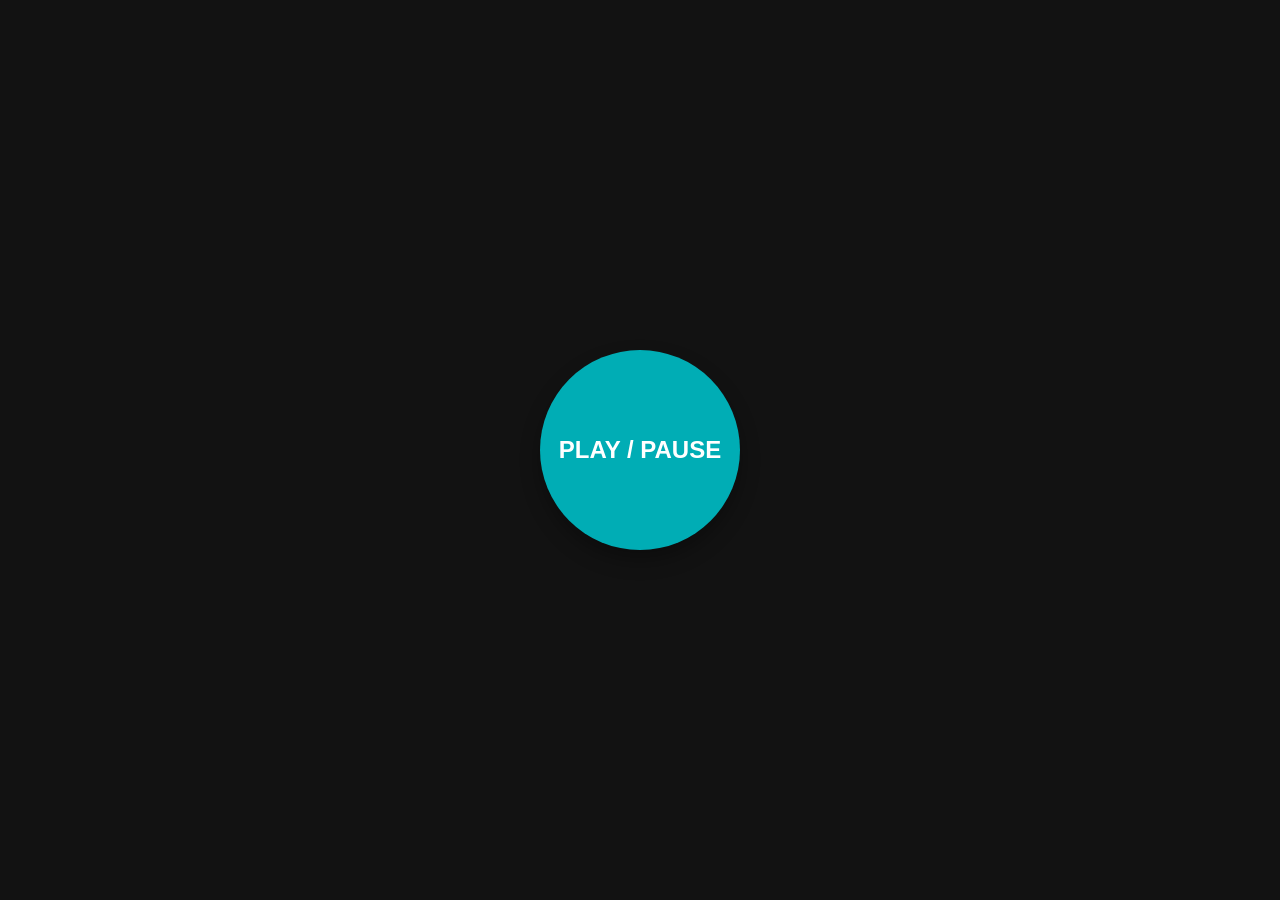
==== index.html @ f95c86a8 "Corrigiendo manifest" ====
<!DOCTYPE html>
<html lang="es">
<head>
    <meta charset="UTF-8">
    <meta name="viewport" content="width=device-width, initial-scale=1.0">
    <title>Mini Control PWA</title>
    
    <link rel="manifest" href="manifest.json">
    <meta name="theme-color" content="#00adb5">

    <style>
        body { display: flex; justify-content: center; align-items: center; height: 100vh; background: #121212; margin: 0; }
        .btn-play { width: 200px; height: 200px; border-radius: 50%; background: #00adb5; color: white; border: none; font-size: 24px; font-weight: bold; cursor: pointer; box-shadow: 0 10px 20px rgba(0,0,0,0.3); }
        .btn-play:active { background: #393e46; transform: scale(0.95); }
    </style>
</head>
<body ontouchstart="">

    <button class="btn-play" id="botonPausa">PLAY / PAUSE</button>

    <script>
        // 2. REGISTRO DEL SERVICE WORKER (Obligatorio para PWA)
        if ('serviceWorker' in navigator) {
            navigator.serviceWorker.register('./sw.js')
                .then(() => console.log("Service Worker registrado con éxito."))
                .catch(err => console.error("Error al registrar SW:", err));
        }

        // Lógica del botón
        const BOTON = document.getElementById('botonPausa');
        const URL_SERVIDOR = 'http://192.168.100.14:5005/pausa'; 

        function enviarSeñal(e) {
            e.preventDefault(); 
            console.log("Enviando señal...");
            
            fetch(URL_SERVIDOR, { mode: 'no-cors' })
                .then(() => console.log("¡Señal enviada!"))
                .catch(err => console.error("Error:", err));
        }

        BOTON.addEventListener('touchstart', enviarSeñal);
        BOTON.addEventListener('click', enviarSeñal);
    </script>
</body>
</html>
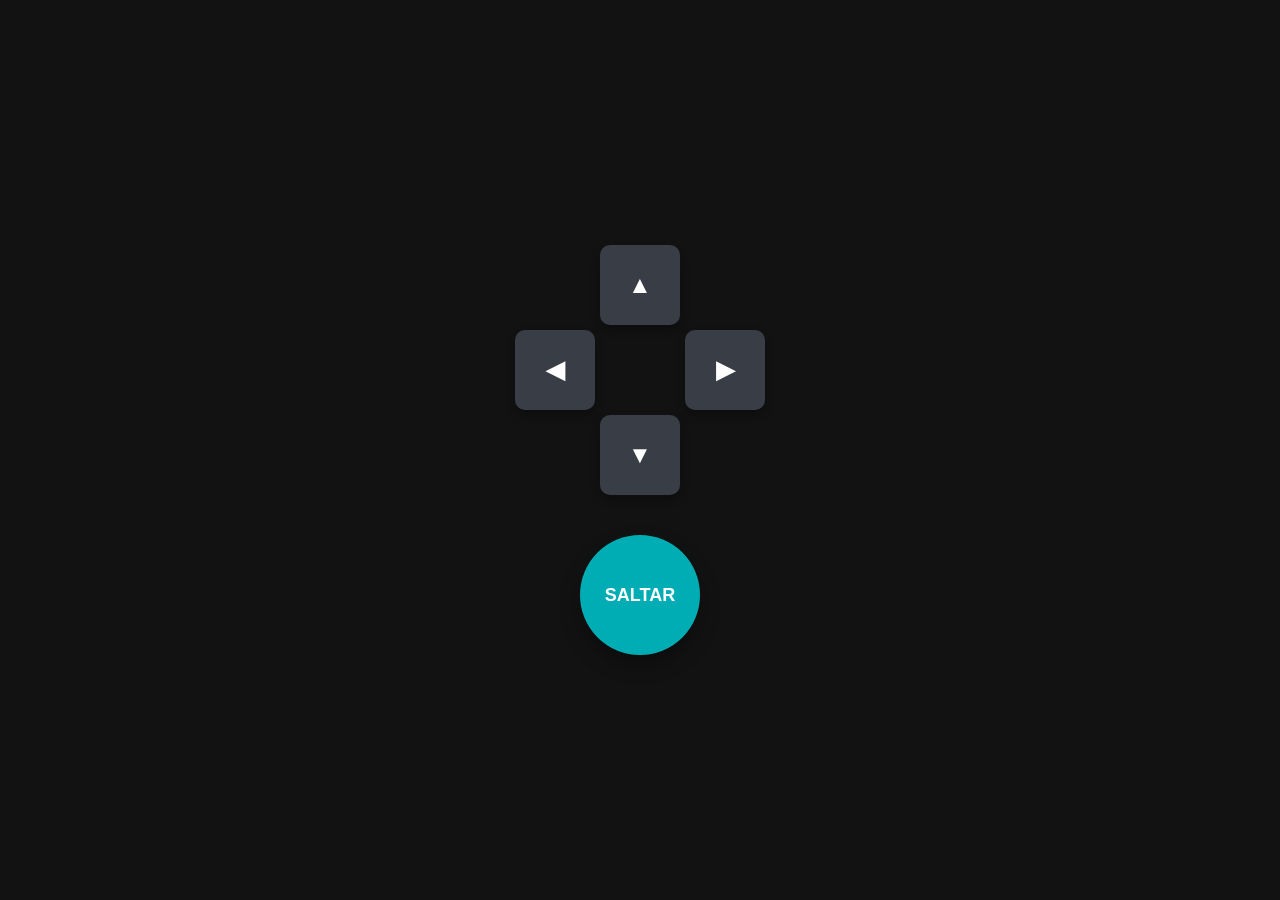
==== commit 9fd19f7b: "Modificando la interfaz" ====
--- a/index.html
+++ b/index.html
@@ -8,39 +8,83 @@
     <link rel="manifest" href="manifest.json">
     <meta name="theme-color" content="#00adb5">
 
-    <style>
-        body { display: flex; justify-content: center; align-items: center; height: 100vh; background: #121212; margin: 0; }
-        .btn-play { width: 200px; height: 200px; border-radius: 50%; background: #00adb5; color: white; border: none; font-size: 24px; font-weight: bold; cursor: pointer; box-shadow: 0 10px 20px rgba(0,0,0,0.3); }
-        .btn-play:active { background: #393e46; transform: scale(0.95); }
-    </style>
+    <link rel="stylesheet" href="style.css">
+
 </head>
 <body ontouchstart="">
 
-    <button class="btn-play" id="botonPausa">PLAY / PAUSE</button>
+    <div class="dpad-container">
+        <button class="dbtn btn-up" id="btnArriba">▲</button>
+        <button class="dbtn btn-left" id="btnIzquierda">◀</button>
+        <button class="dbtn btn-right" id="btnDerecha">▶</button>
+        <button class="dbtn btn-down" id="btnAbajo">▼</button>
+    </div>
+
+    <button class="btn-play" id="botonPausa">SALTAR</button>
 
     <script>
-        // 2. REGISTRO DEL SERVICE WORKER (Obligatorio para PWA)
+        // ==========================================
+        // 1. REGISTRO DEL SERVICE WORKER (Intacto)
+        // ==========================================
         if ('serviceWorker' in navigator) {
             navigator.serviceWorker.register('./sw.js')
                 .then(() => console.log("Service Worker registrado con éxito."))
                 .catch(err => console.error("Error al registrar SW:", err));
         }
 
-        // Lógica del botón
-        const BOTON = document.getElementById('botonPausa');
-        const URL_SERVIDOR = 'http://192.168.100.14:5005/pausa'; 
+        // ==========================================
+        // 2. CONEXIÓN AL TÚNEL WEBSOCKET (Nuevo)
+        // ==========================================
+        // Nota que ahora cambiamos "http://" por "ws://" (WebSocket)
+        const URL_WEBSOCKET = 'ws://192.168.100.14:80'; 
+        const socket = new WebSocket(URL_WEBSOCKET);
 
-        function enviarSeñal(e) {
-            e.preventDefault(); 
-            console.log("Enviando señal...");
-            
-            fetch(URL_SERVIDOR, { mode: 'no-cors' })
-                .then(() => console.log("¡Señal enviada!"))
-                .catch(err => console.error("Error:", err));
+        // Mensajes de diagnóstico en la consola del celular para saber si conectó
+        socket.onopen = () => console.log("¡Conectado exitosamente al servidor por WebSocket!");
+        socket.onerror = (error) => console.error("Error en el WebSocket:", error);
+        socket.onclose = () => console.log("Conexión WebSocket cerrada.");
+
+        // ==========================================
+        // Mapeamos los botones de la pantalla
+        // ==========================================
+        const botones = {
+            'btnArriba': 'UP',
+            'btnAbajo': 'DOWN',
+            'btnIzquierda': 'LEFT',
+            'btnDerecha': 'RIGHT',
+            'botonPausa': 'SPACE' // Tu botón redondo
+        };
+
+        // Función mágica para registrar los eventos de presionar y soltar
+        Object.keys(botones).forEach(id => {
+            const el = document.getElementById(id);
+            const comando = botones[id];
+
+            if (el) {
+                // Al tocar la pantalla (Presionar botón)
+                el.addEventListener('touchstart', (e) => {
+                    e.preventDefault();
+                    enviarComando(`${comando}_DOWN`);
+                });
+
+                // Al levantar el dedo (Soltar botón)
+                el.addEventListener('touchend', (e) => {
+                    e.preventDefault();
+                    enviarComando(`${comando}_UP`);
+                });
+
+                // Soporte para pruebas en PC con el mouse (opcional)
+                el.addEventListener('mousedown', () => enviarComando(`${comando}_DOWN`));
+                el.addEventListener('mouseup', () => enviarComando(`${comando}_UP`));
+            }
+        });
+
+        function enviarComando(mensaje) {
+            if (socket.readyState === WebSocket.OPEN) {
+                console.log("Enviando:", mensaje);
+                socket.send(mensaje);
+            }
         }
-
-        BOTON.addEventListener('touchstart', enviarSeñal);
-        BOTON.addEventListener('click', enviarSeñal);
     </script>
 </body>
 </html>
--- a/style.css
+++ b/style.css
@@ -0,0 +1,56 @@
+
+body {
+    display: flex;
+    flex-direction: column;
+    justify-content: center;
+    align-items: center;
+    height: 100vh;
+    background: #121212;
+    margin: 0;
+    
+    /* BLOQUEOS VITALES PARA JUEGOS MÓVILES */
+    user-select: none;           /* Evita que se seleccione texto al presionar rápido */
+    -webkit-user-select: none;
+    touch-action: manipulation;  /* Elimina el molesto retraso de 300ms que los móviles meten para el doble tap */
+}
+
+/* Contenedor de la Cruceta usando un Grid de 3x3 */
+.dpad-container {
+    display: grid;
+    grid-template-columns: repeat(3, 80px);
+    grid-template-rows: repeat(3, 80px);
+    gap: 5px;
+    margin-bottom: 40px; /* Separación con el botón de saltar */
+}
+
+/* Estilo general para los botones de dirección */
+.dbtn {
+    background: #393e46;
+    border: none;
+    color: white;
+    font-size: 24px;
+    font-weight: bold;
+    border-radius: 10px;
+    box-shadow: 0 5px 10px rgba(0,0,0,0.3);
+}
+.dbtn:active { background: #00adb5; } /* Se ilumina en azul al tocarlo */
+
+/* Posicionamiento en la rejilla 3x3 */
+.btn-up    { grid-column: 2; grid-row: 1; }
+.btn-left  { grid-column: 1; grid-row: 2; }
+.btn-right { grid-column: 3; grid-row: 2; }
+.btn-down  { grid-column: 2; grid-row: 3; }
+
+/* El botón redondo de saltar que ya tenías */
+.btn-play { 
+    width: 120px; 
+    height: 120px; 
+    border-radius: 50%; 
+    background: #00adb5; 
+    color: white; 
+    border: none; 
+    font-size: 18px; 
+    font-weight: bold; 
+    box-shadow: 0 10px 20px rgba(0,0,0,0.3); 
+}
+.btn-play:active { background: #222831; transform: scale(0.95); }
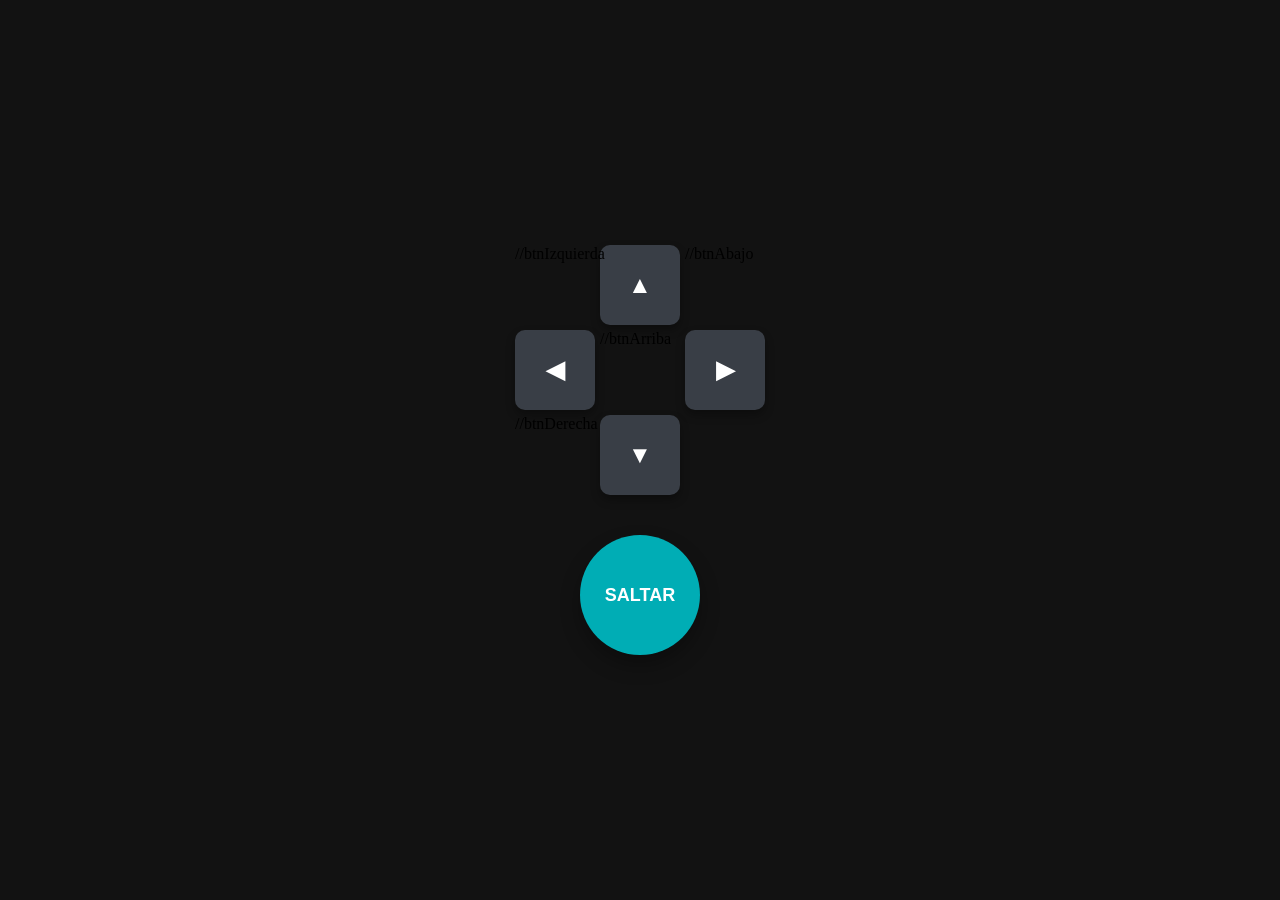
==== commit 517f3534: "Cambio de dirección en cruceta" ====
--- a/index.html
+++ b/index.html
@@ -14,10 +14,10 @@
 <body ontouchstart="">
 
     <div class="dpad-container">
-        <button class="dbtn btn-up" id="btnArriba">▲</button>
-        <button class="dbtn btn-left" id="btnIzquierda">◀</button>
-        <button class="dbtn btn-right" id="btnDerecha">▶</button>
-        <button class="dbtn btn-down" id="btnAbajo">▼</button>
+        <button class="dbtn btn-up" id="btnIzquierda">▲</button> //btnIzquierda
+        <button class="dbtn btn-left" id="btnAbajo">◀</button>  //btnAbajo
+        <button class="dbtn btn-right" id="btnArriba">▶</button> //btnArriba
+        <button class="dbtn btn-down" id="btnDerecha">▼</button> //btnDerecha
     </div>
 
     <button class="btn-play" id="botonPausa">SALTAR</button>
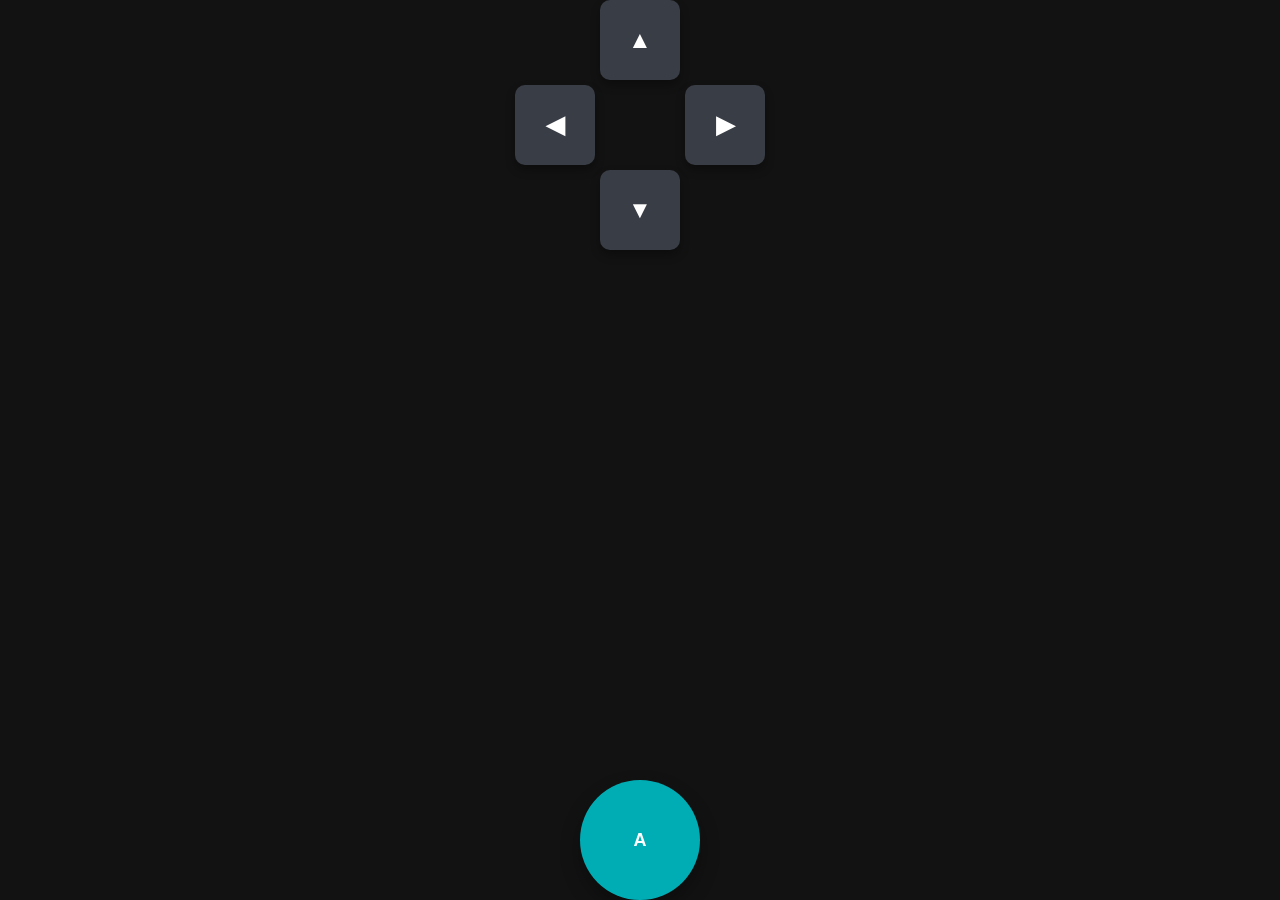
==== commit 74c0c1c4: "Correciones esteticas" ====
--- a/index.html
+++ b/index.html
@@ -14,13 +14,13 @@
 <body ontouchstart="">
 
     <div class="dpad-container">
-        <button class="dbtn btn-up" id="btnIzquierda">▲</button> //btnIzquierda
-        <button class="dbtn btn-left" id="btnAbajo">◀</button>  //btnAbajo
-        <button class="dbtn btn-right" id="btnArriba">▶</button> //btnArriba
-        <button class="dbtn btn-down" id="btnDerecha">▼</button> //btnDerecha
+        <button class="dbtn btn-up" id="btnIzquierda">▲</button> 
+        <button class="dbtn btn-left" id="btnAbajo">◀</button>  
+        <button class="dbtn btn-right" id="btnArriba">▶</button> 
+        <button class="dbtn btn-down" id="btnDerecha">▼</button> 
     </div>
 
-    <button class="btn-play" id="botonPausa">SALTAR</button>
+    <button class="btn-play" id="botonA">A</button>
 
     <script>
         // ==========================================
@@ -52,7 +52,7 @@
             'btnAbajo': 'DOWN',
             'btnIzquierda': 'LEFT',
             'btnDerecha': 'RIGHT',
-            'botonPausa': 'SPACE' // Tu botón redondo
+            'botonA': 'A' // Tu botón redondo
         };
 
         // Función mágica para registrar los eventos de presionar y soltar
--- a/style.css
+++ b/style.css
@@ -2,12 +2,12 @@
 body {
     display: flex;
     flex-direction: column;
-    justify-content: center;
+    justify-content: space-between;
     align-items: center;
     height: 100vh;
     background: #121212;
     margin: 0;
-    
+     
     /* BLOQUEOS VITALES PARA JUEGOS MÓVILES */
     user-select: none;           /* Evita que se seleccione texto al presionar rápido */
     -webkit-user-select: none;
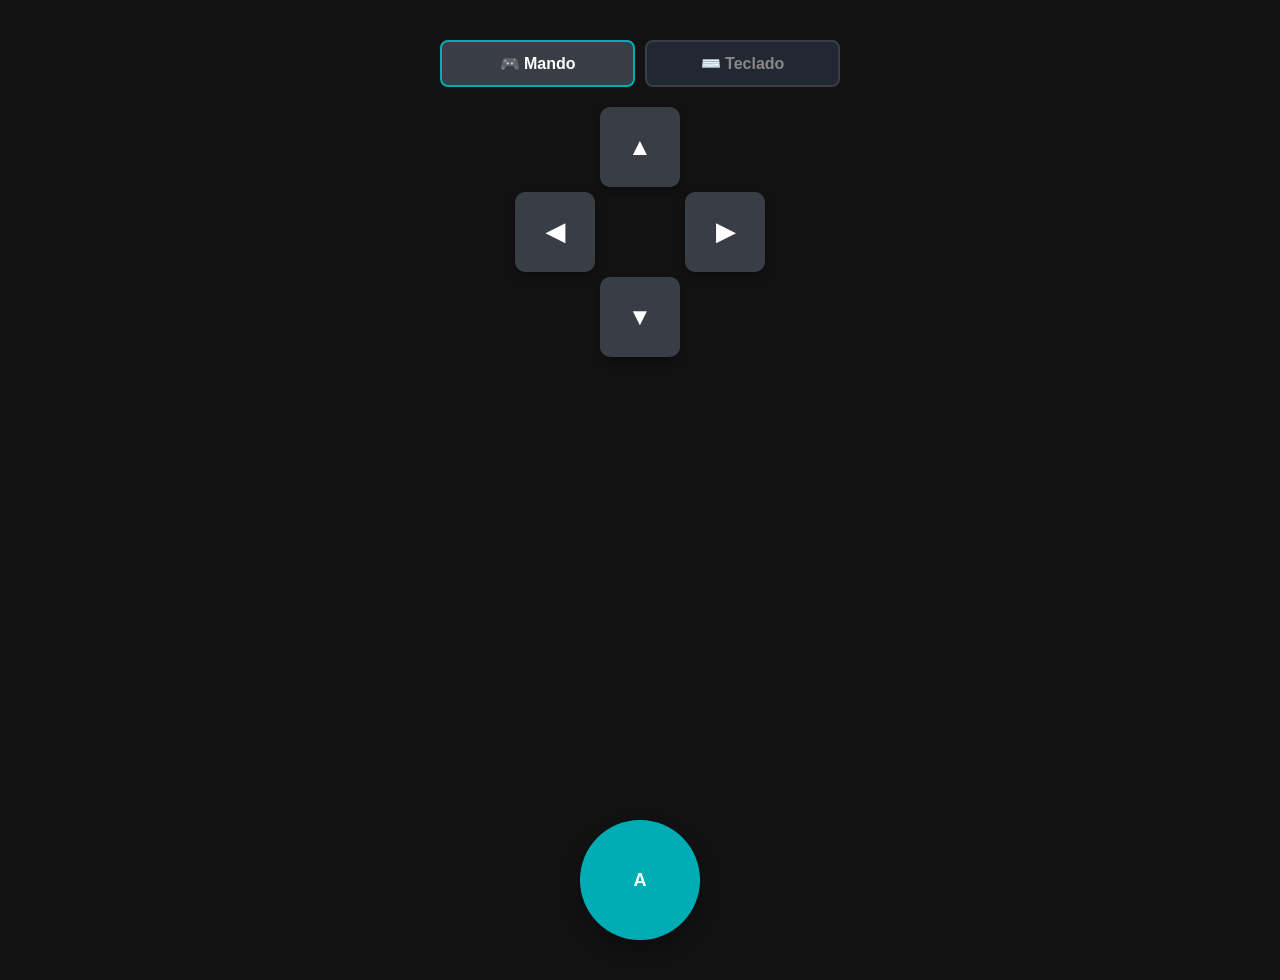
==== commit 73fd75ba: "Agregando teclado primera versión" ====
--- a/index.html
+++ b/index.html
@@ -9,18 +9,32 @@
     <meta name="theme-color" content="#00adb5">
 
     <link rel="stylesheet" href="style.css">
-
 </head>
 <body ontouchstart="">
 
-    <div class="dpad-container">
-        <button class="dbtn btn-up" id="btnIzquierda">▲</button> 
-        <button class="dbtn btn-left" id="btnAbajo">◀</button>  
-        <button class="dbtn btn-right" id="btnArriba">▶</button> 
-        <button class="dbtn btn-down" id="btnDerecha">▼</button> 
+    <div class="tabs-container">
+        <button class="tab-btn active" id="tabGamepad">🎮 Mando</button>
+        <button class="tab-btn" id="tabTeclado">⌨️ Teclado</button>
     </div>
 
-    <button class="btn-play" id="botonA">A</button>
+    <div id="vistaGamepad" class="vista-seccion">
+        <div class="dpad-container">
+            <button class="dbtn btn-up" id="btnIzquierda">▲</button> 
+            <button class="dbtn btn-left" id="btnAbajo">◀</button>  
+            <button class="dbtn btn-right" id="btnArriba">▶</button> 
+            <button class="dbtn btn-down" id="btnDerecha">▼</button> 
+        </div>
+
+        <button class="btn-play" id="botonA">A</button>
+    </div>
+
+    <div id="vistaTeclado" class="vista-seccion oculto">
+        <input type="text" id="inputTeclado" autocomplete="off" autocapitalize="none" placeholder="Toca abajo para escribir...">
+        
+        <div id="trackpad" class="area-trackpad">
+            <span>ÁREA DE ESCRITURA<br><br>⌨️ Toca aquí para abrir teclado ⌨️</span>
+        </div>
+    </div>
 
     <script>
         // ==========================================
@@ -33,49 +47,95 @@
         }
 
         // ==========================================
-        // 2. CONEXIÓN AL TÚNEL WEBSOCKET (Nuevo)
+        // 2. CONEXIÓN AL TÚNEL WEBSOCKET (Intacto)
         // ==========================================
-        // Nota que ahora cambiamos "http://" por "ws://" (WebSocket)
         const URL_WEBSOCKET = 'ws://192.168.100.14:80'; 
         const socket = new WebSocket(URL_WEBSOCKET);
 
-        // Mensajes de diagnóstico en la consola del celular para saber si conectó
         socket.onopen = () => console.log("¡Conectado exitosamente al servidor por WebSocket!");
         socket.onerror = (error) => console.error("Error en el WebSocket:", error);
         socket.onclose = () => console.log("Conexión WebSocket cerrada.");
 
         // ==========================================
-        // Mapeamos los botones de la pantalla
+        // 3. MAPEO Y EVENTOS DE TU MANDO (Intacto)
         // ==========================================
         const botones = {
             'btnArriba': 'UP',
             'btnAbajo': 'DOWN',
             'btnIzquierda': 'LEFT',
             'btnDerecha': 'RIGHT',
-            'botonA': 'A' // Tu botón redondo
+            'botonA': 'A' 
         };
 
-        // Función mágica para registrar los eventos de presionar y soltar
         Object.keys(botones).forEach(id => {
             const el = document.getElementById(id);
             const comando = botones[id];
 
             if (el) {
-                // Al tocar la pantalla (Presionar botón)
                 el.addEventListener('touchstart', (e) => {
                     e.preventDefault();
                     enviarComando(`${comando}_DOWN`);
                 });
 
-                // Al levantar el dedo (Soltar botón)
                 el.addEventListener('touchend', (e) => {
                     e.preventDefault();
                     enviarComando(`${comando}_UP`);
                 });
 
-                // Soporte para pruebas en PC con el mouse (opcional)
                 el.addEventListener('mousedown', () => enviarComando(`${comando}_DOWN`));
                 el.addEventListener('mouseup', () => enviarComando(`${comando}_UP`));
+            }
+        });
+
+        // ==========================================
+        // 4. LÓGICA DE INTERCAMBIO DE PESTAÑAS (Nuevo)
+        // ==========================================
+        const tabGamepad = document.getElementById('tabGamepad');
+        const tabTeclado = document.getElementById('tabTeclado');
+        const vistaGamepad = document.getElementById('vistaGamepad');
+        const vistaTeclado = document.getElementById('vistaTeclado');
+        const inputTeclado = document.getElementById('inputTeclado');
+        const trackpad = document.getElementById('trackpad');
+
+        tabGamepad.addEventListener('click', () => {
+            tabGamepad.classList.add('active');
+            tabTeclado.classList.remove('active');
+            vistaGamepad.classList.remove('oculto');
+            vistaTeclado.classList.add('oculto');
+            inputTeclado.blur(); // Oculta el teclado si se cambia de pestaña
+        });
+
+        tabTeclado.addEventListener('click', () => {
+            tabTeclado.classList.add('active');
+            tabGamepad.classList.remove('active');
+            vistaTeclado.classList.remove('oculto');
+            vistaGamepad.classList.add('oculto');
+        });
+
+        // Al hacer clic en el área oscura, forzamos el foco en el input para abrir Gboard
+        trackpad.addEventListener('click', () => {
+            inputTeclado.focus();
+        });
+
+        // ==========================================
+        // 5. SISTEMA DE TECLADO INTELIGENTE (Nuevo)
+        // ==========================================
+        inputTeclado.addEventListener('input', (e) => {
+            const texto = inputTeclado.value;
+            
+            // Si el usuario presiona espacio o enter en Gboard, enviamos la palabra
+            if (texto.endsWith(' ') || e.inputType === 'insertLineBreak') {
+                if (texto.trim() !== "") {
+                    enviarComando(`TEXTO:${texto}`);
+                }
+                inputTeclado.value = ''; // Limpieza automática del input
+            }
+        });
+
+        // Detectar si el usuario borra texto en un cuadro vacío
+        inputTeclado.addEventListener('keydown', (e) => {
+            if (e.key === 'Backspace' && inputTeclado.value === '') {
+                enviarComando('TECLA:BACKSPACE');
             }
         });
 
--- a/style.css
+++ b/style.css
@@ -6,7 +6,7 @@
     align-items: center;
     height: 100vh;
     background: #121212;
-    margin: 0;
+    margin: 40px;
      
     /* BLOQUEOS VITALES PARA JUEGOS MÓVILES */
     user-select: none;           /* Evita que se seleccione texto al presionar rápido */
@@ -54,3 +54,81 @@
     box-shadow: 0 10px 20px rgba(0,0,0,0.3); 
 }
 .btn-play:active { background: #222831; transform: scale(0.95); }
+
+/* --- DISEÑO DE LAS PESTAÑAS SUPERIORES --- */
+.tabs-container {
+    display: flex;
+    width: 100%;
+    max-width: 400px;
+    justify-content: center;
+    gap: 10px;
+    margin-bottom: 20px;
+}
+
+.tab-btn {
+    flex: 1;
+    padding: 12px;
+    background: #222831;
+    border: 2px solid #393e46;
+    color: #888;
+    font-weight: bold;
+    border-radius: 8px;
+    font-size: 16px;
+    cursor: pointer;
+    transition: 0.2s;
+}
+
+.tab-btn.active {
+    background: #393e46;
+    border-color: #00adb5; /* Resalte en azul cian */
+    color: #fff;
+}
+
+/* --- CONTROL DE SECCIONES --- */
+.vista-seccion {
+    display: flex;
+    flex-direction: column;
+    align-items: center;
+    justify-content: space-between;
+    width: 100%;
+    flex-grow: 1;
+}
+
+.oculto {
+    display: none !important; /* Oculta la sección inactiva */
+}
+
+/* --- ESTILO DEL CAMPO DE TEXTO Y TRACKPAD --- */
+#inputTeclado {
+    width: 85%;
+    max-width: 350px;
+    padding: 10px;
+    background: #222831;
+    border: 1px solid #393e46;
+    color: #fff;
+    border-radius: 6px;
+    text-align: center;
+    font-size: 16px;
+    margin-bottom: 15px;
+}
+
+.area-trackpad {
+    width: 90%;
+    max-width: 400px;
+    height: 220px;
+    background: #1e1e1e;
+    border: 2px dashed #393e46;
+    border-radius: 15px;
+    display: flex;
+    justify-content: center;
+    align-items: center;
+    color: #666;
+    font-weight: bold;
+    text-align: center;
+    font-size: 14px;
+}
+
+.area-trackpad:active {
+    border-color: #00adb5;
+    background: #252525;
+}
